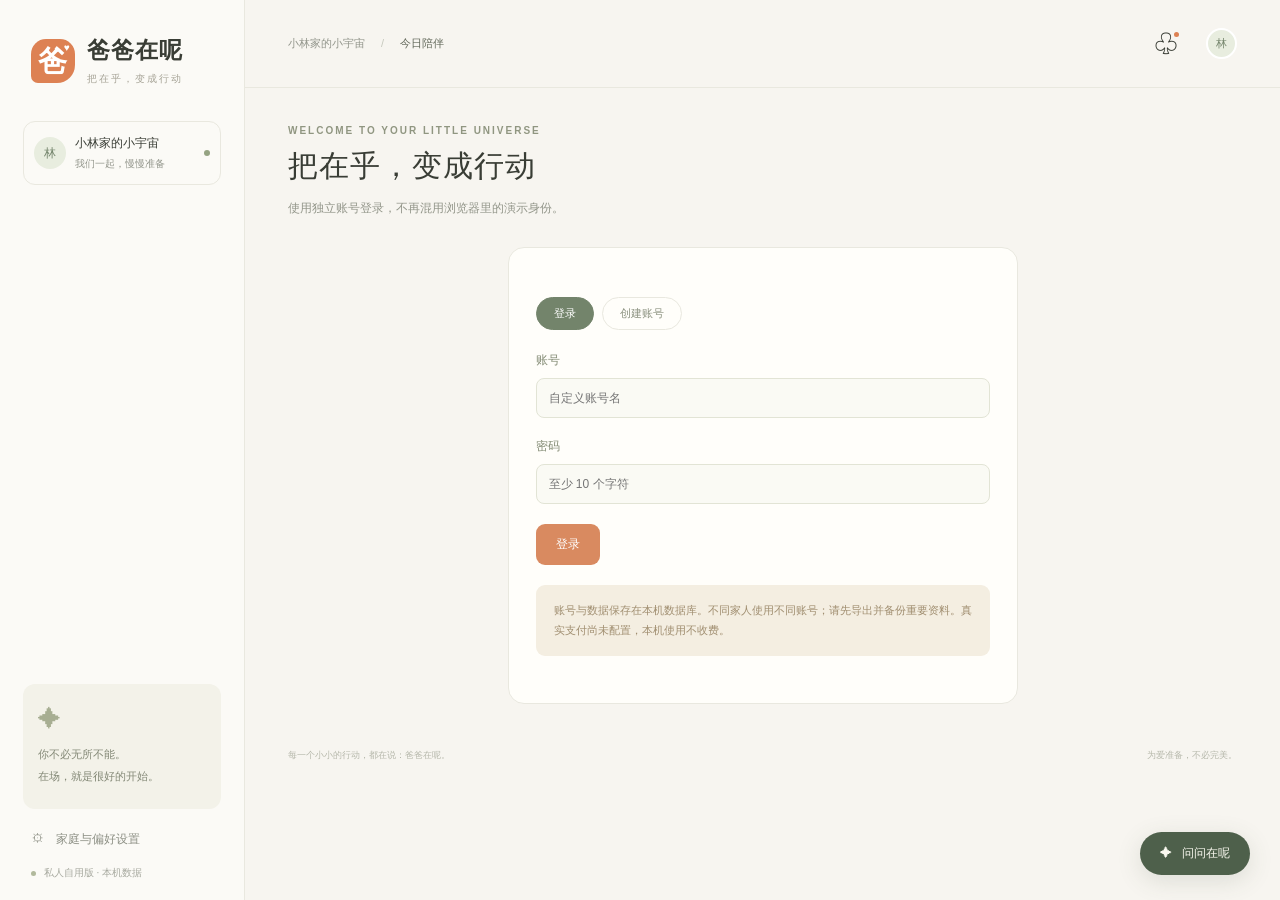
==== index.html @ 0950d989 "Add initial family care app, backend and mobile clients" ====
<!doctype html>
<html lang="zh-CN"><head><meta charset="utf-8"><meta name="viewport" content="width=device-width,initial-scale=1"><meta name="theme-color" content="#f5f1e9"><title>爸爸在呢 · 把在乎，变成行动</title><link rel="stylesheet" href="style.css"></head>
<body><div class="app"><aside class="sidebar"><a class="brand" href="#home"><span class="brand-icon">爸<span>♥</span></span><div>爸爸在呢<small>把在乎，变成行动</small></div></a><div class="family-mini"><div class="avatar">林</div><div>小林家的小宇宙<small>我们一起，慢慢准备</small></div><span class="mini-dot"></span></div><nav id="navigation"></nav><div class="sidebar-bottom"><div class="side-note"><span>✦</span><p>你不必无所不能。<br>在场，就是很好的开始。</p></div><button class="settings-link" data-action="settings">⚙ <span>家庭与偏好设置</span></button><div class="demo-label"><i></i> 私人自用版 · 本机数据</div></div></aside><div class="workspace"><header class="topbar"><div class="breadcrumb">小林家的小宇宙 <span>/</span> <b id="page-name">今日陪伴</b></div><div class="top-actions"><span class="date-label" id="today"></span><button class="icon-btn" data-action="notices" aria-label="查看提醒">♧<i></i></button><button class="profile" data-action="settings">林</button></div></header><main id="main"></main><footer>每一个小小的行动，都在说：爸爸在呢。<span>为爱准备，不必完美。</span></footer></div></div><button class="floating-ai" data-action="ai"><span>✦</span> 问问在呢</button><div id="modal-root"></div><div id="toast" role="status"></div><script src="api-client.js"></script><script src="app.js"></script><script src="native-payment.js"></script></body></html>
---- style.css ----
:root{--bg:#f7f5f0;--paper:#fffefa;--ink:#393d35;--muted:#92958b;--orange:#dd8153;--peach:#f7e7da;--green:#73846b;--line:#e9e8df;--serif:Georgia,'Songti SC','STSong',serif}*{box-sizing:border-box}body{margin:0;background:var(--bg);color:var(--ink);font:14px -apple-system,BlinkMacSystemFont,'PingFang SC','Microsoft Yahei',sans-serif}button,input,select{font:inherit}button,a{-webkit-tap-highlight-color:transparent}button{cursor:pointer;color:inherit}button:focus-visible,a:focus-visible,input:focus-visible,select:focus-visible{outline:3px solid #dd815366;outline-offset:3px}button{border:0;background:none}a{color:inherit;text-decoration:none}.app{display:flex;min-height:100vh}.sidebar{width:245px;background:#fbfaf6;border-right:1px solid var(--line);padding:35px 23px 20px;position:fixed;inset:0 auto 0 0;display:flex;flex-direction:column}.brand{display:flex;gap:12px;align-items:center;padding:0 8px;font-size:23px;font-weight:650;letter-spacing:1px}.brand-icon{width:44px;height:44px;background:var(--orange);border-radius:15px 15px 18px 7px;color:white;text-align:center;font-family:var(--serif);font-size:29px;position:relative;line-height:44px}.brand-icon span{font:10px sans-serif;position:absolute;right:4px;top:3px}.brand small{display:block;font-size:10px;letter-spacing:2px;color:#a6a396;font-weight:400;margin-top:6px}.family-mini{border:1px solid var(--line);border-radius:12px;padding:13px 10px;margin:35px 0 28px;display:flex;align-items:center;gap:9px;font-size:12px}.avatar,.profile{border-radius:50%;background:#e8eddf;color:var(--green);width:32px;height:32px;display:grid;place-items:center}.family-mini small{display:block;font-size:10px;margin-top:5px;color:var(--muted)}.mini-dot{width:6px;height:6px;background:#95a382;border-radius:50%;margin-left:auto}nav{display:grid;gap:8px}.nav-item{display:flex;align-items:center;gap:13px;padding:14px 17px;border-radius:9px;text-align:left;color:#818478;font-size:13px}.nav-item.active{color:#b86b43;background:#f5e9de;font-weight:600}.nav-item:hover{background:#f0eee5}.nav-symbol{font-size:19px;width:22px;text-align:center}.nav-item .count{font-size:10px;border-radius:8px;background:#e8dccd;padding:2px 6px;margin-left:auto}.sidebar-bottom{margin-top:auto;padding-top:35px}.side-note{padding:22px 15px;background:#f3f2e9;border-radius:12px;color:#838876}.side-note span{font-size:23px;color:#a7ae92}.side-note p{font-size:11px;line-height:2;margin:10px 0 0}.settings-link{display:flex;gap:12px;color:#8e9186;padding:22px 9px 18px;font-size:12px}.demo-label{font-size:10px;color:#a7a99f;padding:0 8px}.demo-label i{display:inline-block;width:5px;height:5px;border-radius:50%;background:#b1b99c;margin-right:5px}.workspace{margin-left:245px;flex:1;min-width:0}.topbar{height:88px;border-bottom:1px solid var(--line);display:flex;align-items:center;justify-content:space-between;padding:0 43px;gap:20px}.breadcrumb{font-size:11px;color:#92958b}.breadcrumb span{margin:0 13px;color:#c6c8bd}.breadcrumb b{font-weight:400;color:#62685a}.top-actions{display:flex;align-items:center;gap:22px}.date-label{font-size:11px;color:#92958b}.icon-btn{font-size:24px;position:relative}.icon-btn i{position:absolute;width:5px;height:5px;background:var(--orange);border-radius:50%;top:5px;right:5px}.profile{width:31px;height:31px;border:2px solid white;font-size:11px}main{padding:37px 43px 20px;max-width:1460px;margin:auto}.eyebrow{color:#909681;letter-spacing:2px;font-size:10px;font-weight:600;text-transform:uppercase}.page-heading{display:flex;align-items:end;justify-content:space-between;margin-bottom:27px;gap:15px}h1{font:30px var(--serif);letter-spacing:1px;margin:10px 0 11px}h1 span{font-size:23px}p{line-height:1.8}.subtitle{color:#93968a;font-size:12px;margin:0}.small-tag{border:1px solid #e3e5d8;border-radius:20px;font-size:10px;padding:7px 12px;color:#899276;background:#f0f2e8}.dashboard{display:grid;grid-template-columns:minmax(0,1fr) 310px;gap:23px}.primary-col,.secondary-col{display:grid;gap:23px;align-content:start}.card{background:var(--paper);border:1px solid var(--line);border-radius:16px}.journey{position:relative;min-height:235px;background:#eeeede;overflow:hidden;padding:28px 29px;border-color:#e6e7d6}.journey-copy{position:relative;z-index:1;max-width:60%}.journey .eyebrow{color:#92977c;font-size:9px}.week{font:43px var(--serif);margin:16px 0 12px;color:#556049}.week small{font:13px -apple-system,sans-serif;margin-left:10px;color:#858d74}.journey p{font-size:11px;color:#7c846e;margin:0}.journey-meta{margin-top:24px;display:flex;gap:19px;color:#7b846c;font-size:10px}.journey-art{position:absolute;right:-2px;bottom:-9px;width:48%;height:230px}.journey button{position:absolute;top:21px;right:23px;font-size:10px;color:#838c72;z-index:2}.progress-line{height:3px;width:170px;background:#d9ddc9;border-radius:5px;margin-top:18px}.progress-line i{display:block;height:100%;background:#99a27e;border-radius:5px}.section-head{display:flex;align-items:center;justify-content:space-between;gap:12px;margin-bottom:18px}.section-head h2{font-size:15px;font-weight:600;letter-spacing:.5px;margin:0}.section-head h2 small{color:#aaa99c;font-size:10px;font-weight:400;margin-left:8px}.text-btn{color:#9b9e90;font-size:10px;padding:4px}.text-btn:hover{color:var(--orange)}.tasks-card{padding:24px}.task-row{display:flex;align-items:center;gap:13px;padding:17px 0;border-bottom:1px solid #eeeee6}.task-row:last-child{border-bottom:0;padding-bottom:5px}.check{height:22px;width:22px;flex:0 0 22px;border:1.5px solid #dbdecd;border-radius:50%;color:#fff;display:grid;place-items:center;font-size:12px}.check.done{background:#99a786;border-color:#99a786}.check.pending{background:#f3d7b8;border-color:#f3d7b8;color:#a46e3c}.task-info{flex:1;min-width:0}.task-title{font-size:12px;margin-bottom:7px}.task-info small{font-size:10px;color:#a1a395}.task-row.complete .task-title{color:#a0a492;text-decoration:line-through}.task-type{font-size:9px;border-radius:5px;padding:4px 7px;background:#f5eee2;color:#ab9574;white-space:nowrap}.task-type.green{background:#edf1e5;color:#879777}.tiny-avatar{width:24px;height:24px;font-size:9px;border-radius:50%;background:#f3e1d3;color:#b28d70;display:grid;place-items:center}.task-bottom{display:flex;justify-content:space-between;padding-top:18px;color:#9fa28f;font-size:10px}.add-btn{color:#bf8a65;font-size:11px}.briefing{padding:23px;background:#fcf0e6;border-color:#f1e2d4}.briefing .section-head{margin-bottom:12px}.briefing h2{font-family:var(--serif);font-size:16px;color:#89684f}.ai-tag{font-size:8px;letter-spacing:1px;border:1px solid #e7cfb9;padding:3px 6px;color:#b38b68;border-radius:4px}.brief-item{display:flex;gap:12px;margin-top:20px}.brief-num{font:17px var(--serif);color:#d9ac84}.brief-item b{font-size:11px;font-weight:500}.brief-item p{font-size:10px;color:#aa947f;margin:6px 0 0;line-height:1.8}.brief-footer{border-top:1px solid #eedccc;margin-top:22px;padding-top:13px;font-size:9px;color:#b19a83;display:flex;justify-content:space-between}.bag-card{padding:23px}.bag-summary{display:flex;gap:18px;align-items:center;margin:23px 0}.ring{width:68px;height:68px;border-radius:50%;background:conic-gradient(#99a180 var(--progress),#eceee2 0);display:grid;place-items:center;position:relative;flex-shrink:0}.ring:before{content:'';position:absolute;inset:6px;border-radius:50%;background:var(--paper)}.ring span{position:relative;font:20px var(--serif);color:#7e896b}.bag-summary b{font-size:12px;font-weight:500}.bag-summary p{font-size:10px;color:#a3a594;margin:8px 0 0}.bag-list{display:flex;gap:7px;flex-wrap:wrap}.pill{font-size:9px;padding:6px 9px;border-radius:5px;background:#f3f3e9;color:#90977d}.full-btn{width:100%;border:1px solid #e7e8dc;border-radius:8px;padding:11px;margin-top:19px;color:#91977f;font-size:11px}.full-btn:hover{background:#f4f3e9}.learning{padding:24px}.knowledge-grid{display:grid;grid-template-columns:repeat(3,1fr);gap:12px}.knowledge-tile{background:#f4f3e9;border-radius:10px;text-align:left;overflow:hidden;padding:0}.tile-art{height:91px;display:grid;place-items:center;position:relative;background:#edf0e2}.tile-art.peach{background:#f8e9db}.tile-art.blue{background:#e9eeeb}.tile-icon{font-size:38px;filter:saturate(.55);transform:rotate(-8deg)}.tile-body{padding:13px 12px}.tile-body small{font-size:8px;color:#9c9f8a}.tile-body h3{font-size:11px;line-height:1.7;font-weight:500;margin:7px 0}.tile-body p{font-size:8px;color:#aaa99a;margin:0}.family-card{padding:23px}.activity{display:flex;gap:11px;margin:20px 0}.activity-icon{width:29px;height:29px;border-radius:50%;background:#eff0e7;color:#9ca48c;display:grid;place-items:center;flex-shrink:0}.activity p{font-size:10px;color:#8e9581;margin:0;line-height:1.9}.activity small{font-size:8px;color:#b6b8ab}.love{color:#cba28e;font-size:11px;display:flex;gap:7px;align-items:center;padding:7px 0}.quote-card{border:0;padding:8px 16px}.quote-card .quote{font:40px var(--serif);color:#d6d9c5;height:35px}.quote-card p{font:13px/2 var(--serif);color:#949c85;margin:4px 0}.quote-card small{font-size:9px;color:#b0b5a3}footer{max-width:1460px;padding:25px 43px 30px;margin:auto;display:flex;justify-content:space-between;color:#b6b8ab;font-size:9px}.floating-ai{position:fixed;bottom:25px;right:30px;padding:13px 20px;background:#4e604b;color:#faf9f0;border-radius:30px;box-shadow:0 6px 24px #42533c25;font-size:12px;z-index:4}.floating-ai span{margin-right:7px}.page-card{padding:27px;margin-bottom:22px}.tabs{display:flex;gap:8px;margin:22px 0}.tab{border:1px solid var(--line);border-radius:20px;padding:8px 17px;font-size:11px;color:#8c9280}.tab.active{background:#73846b;color:white;border-color:#73846b}.empty{padding:45px;text-align:center;color:#a0a58e;line-height:2}.large-grid{display:grid;grid-template-columns:repeat(3,1fr);gap:20px}.bag-item{display:flex;align-items:center;gap:12px;padding:18px 0;border-bottom:1px solid var(--line)}.bag-item:last-child{border:0}.bag-item strong{font-size:12px;font-weight:500}.bag-item small{display:block;color:#a2a591;font-size:10px;margin-top:7px}.person{display:flex;align-items:center;gap:12px;border-bottom:1px solid var(--line);padding:20px 0}.person .avatar{width:42px;height:42px}.person strong{font-size:13px;font-weight:500}.person p{font-size:10px;color:#a1a58f;margin:6px 0}.person .pill{margin-left:auto}.notice{padding:15px 18px;background:#f4eee1;border-radius:9px;font-size:11px;line-height:1.9;color:#a08e70;margin:20px 0}.primary-btn{background:#d98a60;color:white;padding:12px 20px;border-radius:9px;font-size:12px}.secondary-btn{background:#efefe5;color:#889176;padding:12px 20px;border-radius:9px;font-size:12px}.modal-backdrop{position:fixed;inset:0;background:#333b3059;backdrop-filter:blur(5px);display:grid;place-items:center;z-index:20;padding:20px}.modal{width:540px;max-width:100%;max-height:88vh;overflow:auto;background:#fffdf7;border:1px solid #e9e6db;border-radius:20px;padding:29px;box-shadow:0 30px 100px #242b2430}.modal h2{font:23px var(--serif);margin:0}.modal-top{display:flex;justify-content:space-between;align-items:center;margin-bottom:23px}.close{font-size:24px;color:#9a9d8e}.field{display:grid;gap:9px;margin:20px 0;font-size:12px;color:#838b74}.field input,.field select{width:100%;padding:12px;border:1px solid #e2e4d5;background:#fafaf4;border-radius:8px;color:#626b55}.modal p{color:#89917b;font-size:12px;line-height:2}.modal-actions{display:flex;gap:10px;margin-top:24px}.chat-log{height:310px;overflow:auto;background:#f5f4eb;padding:17px;border-radius:12px;display:flex;flex-direction:column;gap:12px}.bubble{max-width:94%;padding:12px 15px;border-radius:12px;font-size:12px;line-height:1.9;background:white;color:#7c856e;white-space:pre-wrap}.bubble.user{background:#e7ecdc;align-self:flex-end;color:#657153}.chat-form{display:flex;gap:8px;margin-top:14px}.chat-form input{flex:1;min-width:0;border:1px solid #e1e4d5;background:#fafaf4;border-radius:9px;padding:12px}.chat-suggestions{display:flex;gap:6px;flex-wrap:wrap;margin-top:12px}.chat-suggestions button{font-size:10px;color:#9d977e;border:1px solid #e6e1d3;border-radius:20px;padding:7px 10px}.demo-notice{font-size:10px!important;color:#aa9d83!important}.reading h3{font-size:15px;margin-top:24px}.reading .source{font-size:10px;color:#a39b87;padding-top:17px;border-top:1px solid var(--line)}#toast{position:fixed;bottom:30px;left:50%;transform:translate(-50%,20px);background:#44523e;color:white;padding:12px 22px;border-radius:10px;font-size:12px;opacity:0;pointer-events:none;transition:.2s;z-index:40}#toast.visible{opacity:1;transform:translate(-50%,0)}.mobile-brand{display:none}.approval-row{padding:19px 0;border-bottom:1px solid var(--line)}.approval-row b{font-size:13px;font-weight:500}.approval-row p{font-size:11px;color:#9b9f8b}.approval-row button{padding:8px 15px;margin-right:8px}.stats-row{display:flex;gap:20px}.stat{flex:1;border:1px solid var(--line);border-radius:12px;padding:22px}.stat b{font:30px var(--serif);color:#849174}.stat p{font-size:11px;color:#a0a58e;margin:8px 0 0}
@media(min-width:1500px){main{padding-top:45px}.dashboard{grid-template-columns:minmax(0,1fr) 340px}.journey{min-height:255px}.journey-art{height:250px}.task-row{padding:22px 0}.tile-art{height:112px}}
@media(max-width:1150px){.sidebar{width:205px;padding:29px 15px}.brand{font-size:20px}.workspace{margin-left:205px}.topbar{padding:0 25px}main{padding:28px 25px}.dashboard{grid-template-columns:minmax(0,1fr) 270px;gap:17px}.primary-col,.secondary-col{gap:17px}.journey{padding:24px 21px}.journey-copy{max-width:70%}.journey-art{opacity:.8;right:-25px}.task-type{display:none}.knowledge-grid{gap:8px}.tile-body{padding:10px 8px}.brand small{letter-spacing:1px}footer{padding:20px 25px}.family-mini{padding:12px 7px;font-size:10px}}
@media(max-width:900px){.dashboard{grid-template-columns:1fr}.secondary-col{grid-template-columns:1fr 1fr}.briefing{grid-row:span 2}.quote-card{display:none}.large-grid{grid-template-columns:1fr 1fr}.date-label{display:none}.page-heading .small-tag{display:none}}
@media(max-width:620px){.sidebar{position:fixed;inset:auto 0 0;width:100%;height:70px;z-index:10;padding:5px 5px 8px;border-right:0;border-top:1px solid var(--line);background:#fbfaf6f5;backdrop-filter:blur(12px)}.brand,.family-mini,.sidebar-bottom{display:none}nav{display:flex;justify-content:space-around;gap:0}.nav-item{padding:7px 10px;display:grid;gap:4px;justify-items:center;font-size:9px;border-radius:8px}.nav-symbol{font-size:20px}.nav-item .count{display:none}.workspace{margin-left:0}.topbar{height:63px;padding:0 20px}.breadcrumb{font-size:10px}.breadcrumb span{margin:0 8px}.top-actions{gap:12px}main{padding:27px 18px 15px}h1{font-size:27px}.page-heading{margin-bottom:22px}.eyebrow{font-size:9px}.subtitle{font-size:11px}.dashboard{gap:16px}.primary-col,.secondary-col{gap:16px}.journey{min-height:220px;padding:25px 22px}.journey-art{width:48%;right:-11px;opacity:.85}.week{font-size:39px}.journey-copy{max-width:76%}.journey-meta{gap:14px;font-size:9px}.journey p{font-size:10px}.journey button{right:17px;top:17px}.tasks-card,.learning,.bag-card,.family-card,.briefing{padding:20px}.secondary-col{grid-template-columns:1fr}.briefing{grid-row:auto}.task-row{padding:17px 0}.task-title{font-size:11px}.task-info small{font-size:9px}.knowledge-grid{gap:8px}.tile-art{height:78px}.tile-body h3{font-size:10px}.tile-body small,.tile-body p{font-size:8px}.section-head h2{font-size:14px}.large-grid{grid-template-columns:1fr}.floating-ai{bottom:86px;right:18px;padding:11px 16px;font-size:11px}.page-card{padding:20px}footer{padding:15px 20px 100px;font-size:8px}footer span{display:none}.modal{padding:23px}.modal-backdrop{padding:12px}.stats-row{gap:10px}.stat{padding:15px}.stat b{font-size:24px}#toast{bottom:90px;width:max-content;max-width:90%;text-align:center}.tabs{gap:5px;flex-wrap:wrap}.tab{padding:7px 12px}}
@media(prefers-reduced-motion:reduce){*{scroll-behavior:auto!important;transition:none!important}}

textarea{font:inherit;width:100%;min-height:90px;padding:12px;border:1px solid #e2e4d5;background:#fafaf4;border-radius:8px;color:#626b55;resize:vertical}.check:disabled{cursor:default;opacity:.5}.consent-section{padding:18px 0;border-bottom:1px solid var(--line);font-size:13px}.consent-toggle{display:flex;align-items:center;justify-content:space-between;gap:15px;font-size:12px;line-height:1.8;color:#89917a;margin:18px 0}.consent-toggle input{accent-color:#849772;width:18px;height:18px;flex-shrink:0}button:disabled{cursor:default}#main:empty:before{content:'正在打开你的小宇宙…';display:block;padding:70px;text-align:center;color:#8b947c}
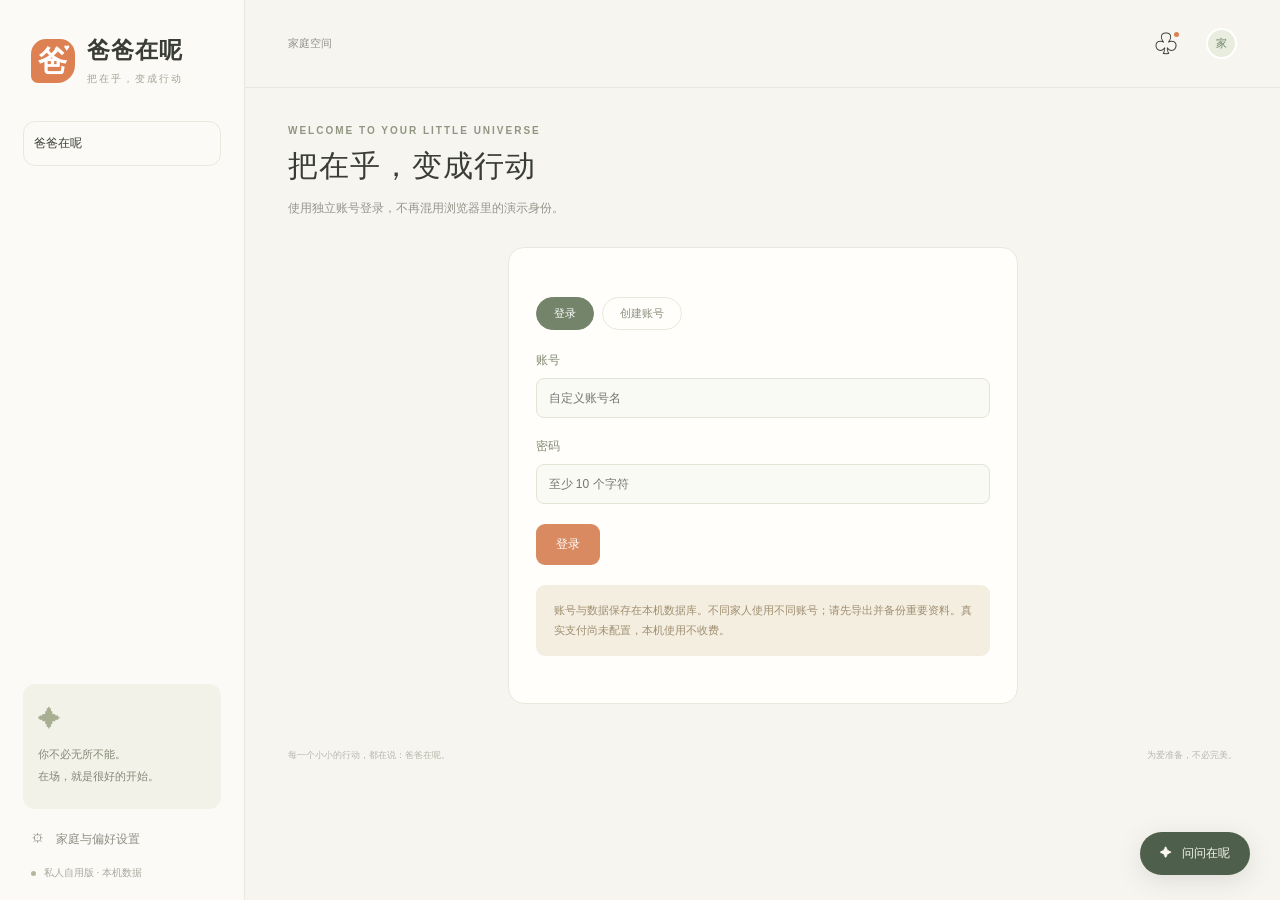
==== commit be64e75d: "Recover family commands across network failures and recheck foreground access" ====
--- a/index.html
+++ b/index.html
@@ -1,3 +1,3 @@
 <!doctype html>
 <html lang="zh-CN"><head><meta charset="utf-8"><meta name="viewport" content="width=device-width,initial-scale=1"><meta name="theme-color" content="#f5f1e9"><title>爸爸在呢 · 把在乎，变成行动</title><link rel="stylesheet" href="style.css"></head>
-<body><div class="app"><aside class="sidebar"><a class="brand" href="#home"><span class="brand-icon">爸<span>♥</span></span><div>爸爸在呢<small>把在乎，变成行动</small></div></a><div class="family-mini"><div class="avatar">林</div><div>小林家的小宇宙<small>我们一起，慢慢准备</small></div><span class="mini-dot"></span></div><nav id="navigation"></nav><div class="sidebar-bottom"><div class="side-note"><span>✦</span><p>你不必无所不能。<br>在场，就是很好的开始。</p></div><button class="settings-link" data-action="settings">⚙ <span>家庭与偏好设置</span></button><div class="demo-label"><i></i> 私人自用版 · 本机数据</div></div></aside><div class="workspace"><header class="topbar"><div class="breadcrumb">小林家的小宇宙 <span>/</span> <b id="page-name">今日陪伴</b></div><div class="top-actions"><span class="date-label" id="today"></span><button class="icon-btn" data-action="notices" aria-label="查看提醒">♧<i></i></button><button class="profile" data-action="settings">林</button></div></header><main id="main"></main><footer>每一个小小的行动，都在说：爸爸在呢。<span>为爱准备，不必完美。</span></footer></div></div><button class="floating-ai" data-action="ai"><span>✦</span> 问问在呢</button><div id="modal-root"></div><div id="toast" role="status"></div><script src="api-client.js"></script><script src="app.js"></script><script src="native-payment.js"></script></body></html>
+<body><div class="app"><aside class="sidebar"><a class="brand" href="#home"><span class="brand-icon">爸<span>♥</span></span><div>爸爸在呢<small>把在乎，变成行动</small></div></a><div class="family-mini"><div class="avatar">林</div><div>小林家的小宇宙<small>我们一起，慢慢准备</small></div><span class="mini-dot"></span></div><nav id="navigation"></nav><div class="sidebar-bottom"><div class="side-note"><span>✦</span><p>你不必无所不能。<br>在场，就是很好的开始。</p></div><button class="settings-link" data-action="settings">⚙ <span>家庭与偏好设置</span></button><div class="demo-label"><i></i> 私人自用版 · 本机数据</div></div></aside><div class="workspace"><header class="topbar"><div class="breadcrumb">小林家的小宇宙 <span>/</span> <b id="page-name">今日陪伴</b></div><div class="top-actions"><span class="date-label" id="today"></span><button class="icon-btn" data-action="notices" aria-label="查看提醒">♧<i></i></button><button class="profile" data-action="settings">林</button></div></header><main id="main"></main><footer>每一个小小的行动，都在说：爸爸在呢。<span>为爱准备，不必完美。</span></footer></div></div><button class="floating-ai" data-action="ai"><span>✦</span> 问问在呢</button><div id="request-status" class="recovery-status" role="status" hidden></div><div id="modal-root"></div><div id="toast" role="status"></div><script src="request-recovery.js"></script><script src="api-client.js"></script><script src="app.js"></script><script src="native-payment.js"></script></body></html>
--- a/style.css
+++ b/style.css
@@ -6,3 +6,7 @@
 @media(prefers-reduced-motion:reduce){*{scroll-behavior:auto!important;transition:none!important}}
 
 textarea{font:inherit;width:100%;min-height:90px;padding:12px;border:1px solid #e2e4d5;background:#fafaf4;border-radius:8px;color:#626b55;resize:vertical}.check:disabled{cursor:default;opacity:.5}.consent-section{padding:18px 0;border-bottom:1px solid var(--line);font-size:13px}.consent-toggle{display:flex;align-items:center;justify-content:space-between;gap:15px;font-size:12px;line-height:1.8;color:#89917a;margin:18px 0}.consent-toggle input{accent-color:#849772;width:18px;height:18px;flex-shrink:0}button:disabled{cursor:default}#main:empty:before{content:'正在打开你的小宇宙…';display:block;padding:70px;text-align:center;color:#8b947c}
+
+[hidden]{display:none!important}
+
+.recovery-status{position:fixed;bottom:24px;left:50%;transform:translateX(-50%);max-width:90vw;padding:14px 18px;background:#fff8e8;border:1px solid #e8d6ad;border-radius:12px;box-shadow:0 5px 25px #5552;z-index:1001;font-size:13px;display:flex;align-items:center;gap:14px}
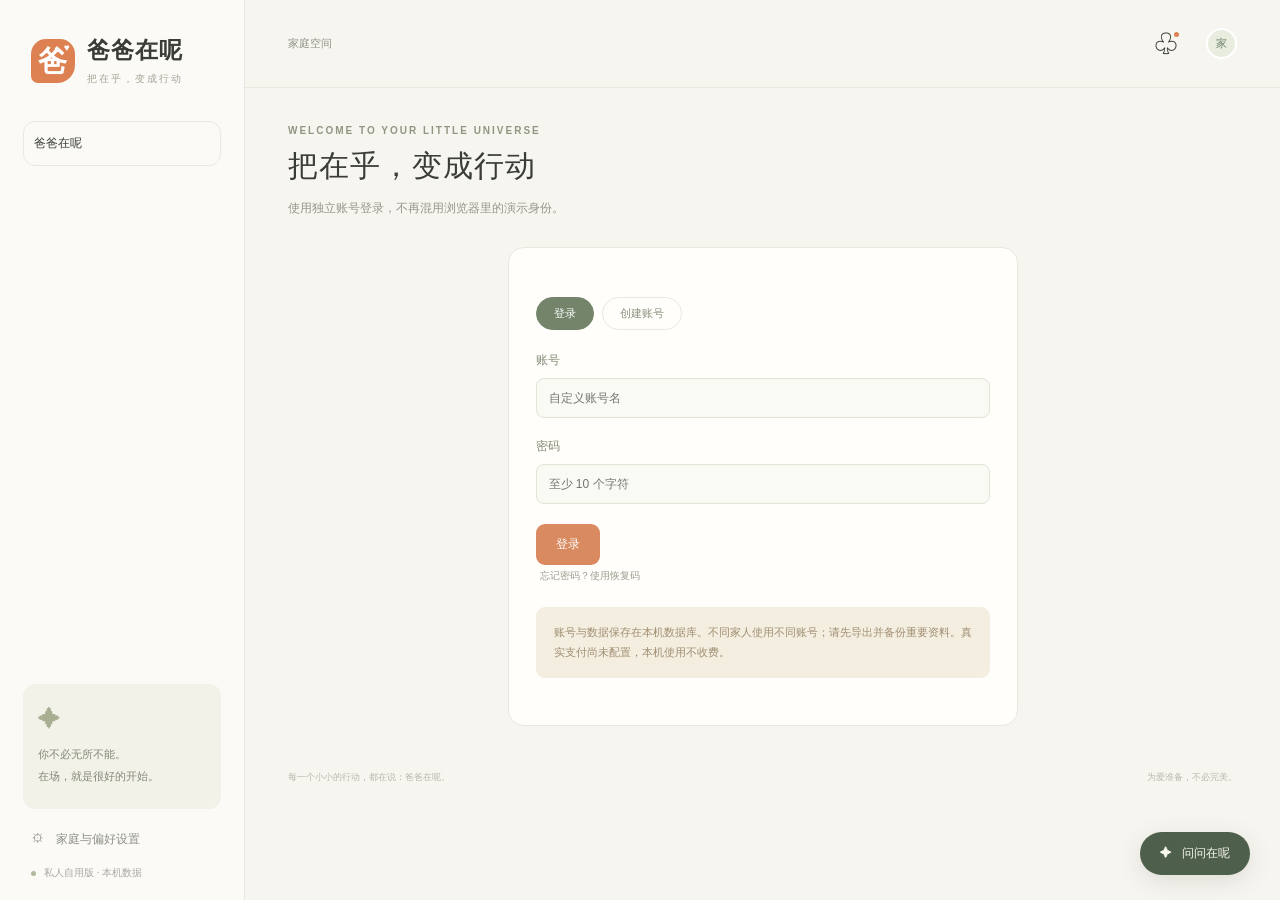
==== commit 22679d49: "Add posters, family feedback, account recovery and AI briefing enhancements" ====
--- a/index.html
+++ b/index.html
@@ -1,3 +1,3 @@
 <!doctype html>
 <html lang="zh-CN"><head><meta charset="utf-8"><meta name="viewport" content="width=device-width,initial-scale=1"><meta name="theme-color" content="#f5f1e9"><title>爸爸在呢 · 把在乎，变成行动</title><link rel="stylesheet" href="style.css"></head>
-<body><div class="app"><aside class="sidebar"><a class="brand" href="#home"><span class="brand-icon">爸<span>♥</span></span><div>爸爸在呢<small>把在乎，变成行动</small></div></a><div class="family-mini"><div class="avatar">林</div><div>小林家的小宇宙<small>我们一起，慢慢准备</small></div><span class="mini-dot"></span></div><nav id="navigation"></nav><div class="sidebar-bottom"><div class="side-note"><span>✦</span><p>你不必无所不能。<br>在场，就是很好的开始。</p></div><button class="settings-link" data-action="settings">⚙ <span>家庭与偏好设置</span></button><div class="demo-label"><i></i> 私人自用版 · 本机数据</div></div></aside><div class="workspace"><header class="topbar"><div class="breadcrumb">小林家的小宇宙 <span>/</span> <b id="page-name">今日陪伴</b></div><div class="top-actions"><span class="date-label" id="today"></span><button class="icon-btn" data-action="notices" aria-label="查看提醒">♧<i></i></button><button class="profile" data-action="settings">林</button></div></header><main id="main"></main><footer>每一个小小的行动，都在说：爸爸在呢。<span>为爱准备，不必完美。</span></footer></div></div><button class="floating-ai" data-action="ai"><span>✦</span> 问问在呢</button><div id="request-status" class="recovery-status" role="status" hidden></div><div id="modal-root"></div><div id="toast" role="status"></div><script src="request-recovery.js"></script><script src="api-client.js"></script><script src="app.js"></script><script src="native-payment.js"></script></body></html>
+<body><div class="app"><aside class="sidebar"><a class="brand" href="#home"><span class="brand-icon">爸<span>♥</span></span><div>爸爸在呢<small>把在乎，变成行动</small></div></a><div class="family-mini"><div class="avatar">林</div><div>小林家的小宇宙<small>我们一起，慢慢准备</small></div><span class="mini-dot"></span></div><nav id="navigation"></nav><div class="sidebar-bottom"><div class="side-note"><span>✦</span><p>你不必无所不能。<br>在场，就是很好的开始。</p></div><button class="settings-link" data-action="settings">⚙ <span>家庭与偏好设置</span></button><div class="demo-label"><i></i> 私人自用版 · 本机数据</div></div></aside><div class="workspace"><header class="topbar"><div class="breadcrumb">小林家的小宇宙 <span>/</span> <b id="page-name">今日陪伴</b></div><div class="top-actions"><span class="date-label" id="today"></span><button class="icon-btn" data-action="notices" aria-label="查看提醒">♧<i></i></button><button class="profile" data-action="settings">林</button></div></header><main id="main"></main><footer>每一个小小的行动，都在说：爸爸在呢。<span>为爱准备，不必完美。</span></footer></div></div><button class="floating-ai" data-action="ai"><span>✦</span> 问问在呢</button><div id="request-status" class="recovery-status" role="status" hidden></div><div id="modal-root"></div><div id="toast" role="status"></div><script src="request-recovery.js"></script><script src="api-client.js"></script><script src="qrcode.js"></script><script src="poster.js"></script><script src="features.js"></script><script src="app.js"></script><script src="native-payment.js"></script></body></html>
--- a/style.css
+++ b/style.css
@@ -10,3 +10,5 @@
 [hidden]{display:none!important}
 
 .recovery-status{position:fixed;bottom:24px;left:50%;transform:translateX(-50%);max-width:90vw;padding:14px 18px;background:#fff8e8;border:1px solid #e8d6ad;border-radius:12px;box-shadow:0 5px 25px #5552;z-index:1001;font-size:13px;display:flex;align-items:center;gap:14px}
+
+.badge-grid{display:grid;grid-template-columns:repeat(auto-fit,minmax(180px,1fr));gap:16px;margin-top:20px}.badge-card{border:1px solid #e4e7dd;border-radius:18px;padding:22px;text-align:center;color:#626d58;background:#fafbf7}.badge-card.earned{border-color:#bbc9a1;background:#f0f5e7;color:#405035}.badge-symbol{display:grid;place-items:center;width:58px;height:58px;margin:0 auto 12px;border-radius:50%;background:#e5eadc;font-size:24px}.badge-card h3{font-size:15px}.badge-card p{font-size:12px;line-height:1.8}.badge-card small{display:inline-block;padding:5px 10px;border-radius:12px;background:#fff;font-size:11px}
